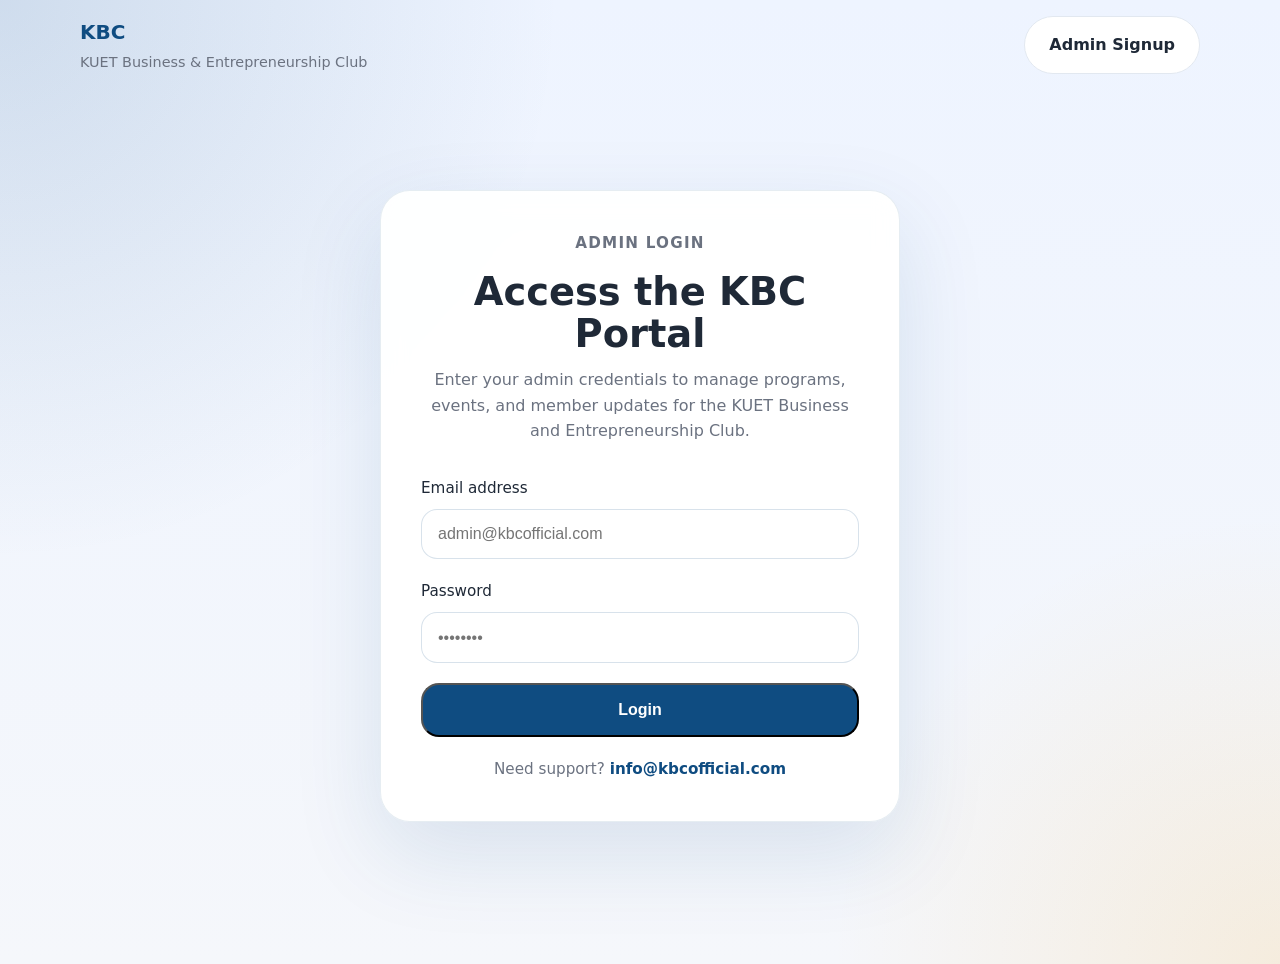
==== admin-login.html @ f837a86a "Added ADMIN LOGIN Page" ====
<!--ADMIN LOGIN PAGE-->

<!DOCTYPE html>
<html lang="en">
<head>
  <meta charset="UTF-8">
  <meta name="viewport" content="width=device-width, initial-scale=1.0">
  <title>Admin Login | KBC Official</title>
  <link rel="stylesheet" href="style.css">
</head>
<body class="login-page">
  <header class="site-header login-header">
    <div class="container header-inner">
      <div class="brand">
        <span>KBC</span>
        <p>KUET Business & Entrepreneurship Club</p>
      </div>
      <div class="header-note">
        <a href="#" class="btn-secondary">Admin Signup</a>
      </div>
    </div>
  </header>

  <main class="login-section">
    <div class="container login-shell">
      <section class="login-panel">
        <div class="login-copy">
          <p class="eyebrow">Admin Login</p>
          <h1>Access the KBC Portal</h1>
          <p>Enter your admin credentials to manage programs, events, and member updates for the KUET Business and Entrepreneurship Club.</p>
        </div>

        <form class="auth-form" action="#" method="post">
          <label>
            <span>Email address</span>
            <input type="email" name="email" placeholder="admin@kbcofficial.com" required>
          </label>
          <label>
            <span>Password</span>
            <input type="password" name="password" placeholder="••••••••" required>
          </label>
          <button type="submit" class="btn-primary">Login</button>
          <p class="auth-note">Need support? <a href="mailto:info@kbcofficial.com">info@kbcofficial.com</a></p>
        </form>
      </section>
    </div>
  </main>
</body>
</html>
---- style.css ----
:root {
  --bg: #f5f7fb;
  --surface: #ffffff;
  --text: #1f2937;
  --muted: #6b7280;
  --primary: #0f4c81;
  --primary-soft: #dde9f6;
  --accent: #f59e0b;
  --border: #e2e8f0;
}

* {
  box-sizing: border-box;
}

body {
  margin: 0;
  font-family: Inter, system-ui, -apple-system, BlinkMacSystemFont, 'Segoe UI', sans-serif;
  background: var(--bg);
  color: var(--text);
  line-height: 1.6;
}

img {
  max-width: 100%;
  display: block;
}

.container {
  width: min(1120px, calc(100% - 2rem));
  margin: 0 auto;
}

.site-header {
  background: rgba(255,255,255,0.95);
  border-bottom: 1px solid var(--border);
  position: sticky;
  top: 0;
  z-index: 10;
}

.header-inner {
  display: flex;
  align-items: center;
  justify-content: space-between;
  gap: 1rem;
  padding: 1rem 0;
}

.brand span {
  font-size: 1.25rem;
  font-weight: 700;
  color: var(--primary);
}

.brand p {
  margin: 0.15rem 0 0;
  color: var(--muted);
  font-size: 0.9rem;
}

.header-actions {
  display: flex;
  gap: 0.75rem;
  align-items: center;
}

.header-note p {
  margin: 0;
  font-size: 0.95rem;
  font-weight: 600;
  color: var(--text);
  background: rgba(255,255,255,0.85);
  border-radius: 999px;
  padding: 0.6rem 1rem;
  border: 1px solid rgba(15, 76, 129, 0.12);
}

.nav-links {
  display: flex;
  flex-wrap: wrap;
  gap: 1rem;
  align-items: center;
}

.nav-links a {
  color: var(--text);
  text-decoration: none;
  font-weight: 500;
}

.nav-links a:hover {
  color: var(--primary);
}

.nav-toggle {
  display: none;
  border: none;
  background: transparent;
  font-size: 1.5rem;
  cursor: pointer;
}

.section {
  padding: 4rem 0;
}

.section-heading {
  text-align: center;
  max-width: 720px;
  margin: 0 auto 2rem;
}

.eyebrow {
  margin: 0 0 0.75rem;
  color: var(--primary);
  font-size: 0.95rem;
  font-weight: 700;
  letter-spacing: 0.08em;
  text-transform: uppercase;
}

h1, h2, h3 {
  margin: 0;
}

h1 {
  font-size: clamp(2.2rem, 4vw, 3.6rem);
  line-height: 1.05;
}

h2 {
  font-size: clamp(1.8rem, 3vw, 2.6rem);
}

h3 {
  font-size: 1.2rem;
}

.hero {
  padding-top: 3rem;
  padding-bottom: 3rem;
}

.hero-grid {
  display: grid;
  gap: 2rem;
  align-items: center;
}

.hero-copy {
  max-width: 44rem;
  margin: 1.5rem 0;
  color: var(--muted);
}

.hero-actions {
  display: flex;
  flex-wrap: wrap;
  gap: 1rem;
}

.btn-primary,
.btn-secondary {
  display: inline-flex;
  align-items: center;
  justify-content: center;
  padding: 0.95rem 1.5rem;
  border-radius: 999px;
  font-weight: 600;
  text-decoration: none;
}

.btn-primary {
  background: var(--primary);
  color: #fff;
}

.btn-secondary {
  background: var(--surface);
  color: var(--text);
  border: 1px solid var(--border);
}

.hero-card {
  background: var(--surface);
  border: 1px solid var(--border);
  border-radius: 24px;
  padding: 2rem;
  box-shadow: 0 20px 60px rgba(15, 76, 129, 0.08);
}

.hero-card-inner ul {
  margin: 1rem 0 0;
  padding-left: 1.2rem;
  color: var(--muted);
}

.hero-card-inner li {
  margin-bottom: 0.75rem;
}

.about-grid,
.programs-grid,
.contact-grid {
  display: grid;
  gap: 1.5rem;
}

.about-grid {
  grid-template-columns: repeat(auto-fit, minmax(220px, 1fr));
}

.feature-card,
.program-card,
.contact-card,
.stat-card {
  background: var(--surface);
  border: 1px solid var(--border);
  border-radius: 18px;
  padding: 1.75rem;
}

.programs-grid {
  grid-template-columns: repeat(auto-fit, minmax(220px, 1fr));
}

.program-card p,
.feature-card p,
.contact-card p {
  color: var(--muted);
  margin-top: 0.75rem;
}

.vision-inner {
  display: grid;
  gap: 2rem;
  align-items: center;
  grid-template-columns: minmax(0, 1.2fr) minmax(0, 0.8fr);
}

.vision-stats {
  display: grid;
  gap: 1rem;
}

.stat-card {
  text-align: center;
}

.stat-card strong {
  display: block;
  font-size: 2rem;
  color: var(--primary);
}

.contact-grid {
  grid-template-columns: repeat(auto-fit, minmax(200px, 1fr));
}

.site-footer {
  background: var(--surface);
  border-top: 1px solid var(--border);
}

.footer-inner {
  display: flex;
  flex-wrap: wrap;
  gap: 1rem;
  justify-content: space-between;
  align-items: center;
  padding: 1.25rem 0;
}

.footer-inner p,
.footer-inner a {
  color: var(--muted);
  text-decoration: none;
}

body.login-page {
  min-height: 100vh;
  background: radial-gradient(circle at top left, rgba(15, 76, 129, 0.14), transparent 35%),
              radial-gradient(circle at bottom right, rgba(245, 158, 11, 0.12), transparent 28%),
              linear-gradient(180deg, #eef4ff 0%, #f5f7fb 100%);
}

.login-header {
  background: transparent;
  border-bottom: none;
  position: absolute;
  width: 100%;
  left: 0;
  top: 0;
}

.login-section {
  padding: 7rem 0 4rem;
}

.login-shell {
  min-height: calc(100vh - 7rem);
  display: grid;
  place-items: center;
}

.login-panel {
  width: min(520px, 100%);
  background: rgba(255, 255, 255, 0.94);
  border: 1px solid rgba(15, 76, 129, 0.1);
  border-radius: 30px;
  box-shadow: 0 32px 90px rgba(15, 76, 129, 0.12);
  padding: 2.5rem;
  backdrop-filter: blur(12px);
}

.login-copy {
  text-align: center;
  margin-bottom: 2rem;
}

.auth-form {
  display: grid;
  gap: 1.25rem;
}

.auth-form label {
  display: grid;
  gap: 0.6rem;
  font-size: 0.95rem;
  color: var(--text);
}

.auth-form input {
  width: 100%;
  border: 1px solid rgba(15, 76, 129, 0.18);
  border-radius: 16px;
  padding: 1rem 1.1rem;
  font-size: 1rem;
  background: #fff;
  transition: border-color 0.2s ease, box-shadow 0.2s ease;
}

.auth-form input:focus {
  outline: none;
  border-color: rgba(15, 76, 129, 0.35);
  box-shadow: 0 0 0 4px rgba(15, 76, 129, 0.08);
}

.auth-note {
  margin: 0;
  text-align: center;
  color: var(--muted);
  font-size: 0.95rem;
}

.auth-note a {
  color: var(--primary);
  text-decoration: none;
}

@media (max-width: 720px) {
  .login-panel {
    padding: 2rem 1.5rem;
  }

  .login-copy h1 {
    font-size: 2rem;
  }
}

.login-copy h1 {
  font-size: 2.4rem;
  line-height: 1.08;
  margin: 1rem 0 0.8rem;
}

.login-copy p {
  color: var(--muted);
  margin: 0;
  max-width: 38rem;
  margin-inline: auto;
}

.auth-form {
  display: grid;
  gap: 1.25rem;
}

.auth-form label {
  display: grid;
  gap: 0.55rem;
  font-size: 0.95rem;
  color: var(--text);
}

.auth-form input {
  width: 100%;
  border: 1px solid rgba(15, 76, 129, 0.16);
  border-radius: 16px;
  padding: 0.95rem 1rem;
  font-size: 1rem;
  transition: border-color 0.2s ease, box-shadow 0.2s ease;
  background: #fff;
  color: var(--text);
}

.auth-form input:focus {
  outline: none;
  border-color: rgba(15, 76, 129, 0.4);
  box-shadow: 0 0 0 4px rgba(15, 76, 129, 0.08);
}

.btn-primary {
  width: 100%;
  padding: 1rem 1.2rem;
  font-size: 1rem;
  border-radius: 18px;
}

.auth-note {
  margin: 0;
  text-align: center;
  color: var(--muted);
  font-size: 0.95rem;
}

.auth-note a {
  color: var(--primary);
  font-weight: 600;
}

@media (max-width: 720px) {
  .login-panel {
    padding: 2rem 1.5rem;
  }

  .login-copy h1 {
    font-size: 2rem;
  }
}


.section-about,
.section-programs,
.section-vision,
.section-contact {
  background: #fff;
}

@media (max-width: 900px) {
  .vision-inner,
  .hero-grid {
    grid-template-columns: 1fr;
  }
}

@media (max-width: 720px) {
  .header-inner {
    flex-direction: column;
    align-items: stretch;
  }

  .nav-links {
    display: none;
    flex-direction: column;
    gap: 0.75rem;
    width: 100%;
    padding: 1rem 0;
  }

  .nav-links.nav-open {
    display: flex;
  }

  .nav-toggle {
    display: block;
  }

  .hero-actions {
    flex-direction: column;
    align-items: stretch;
  }
}
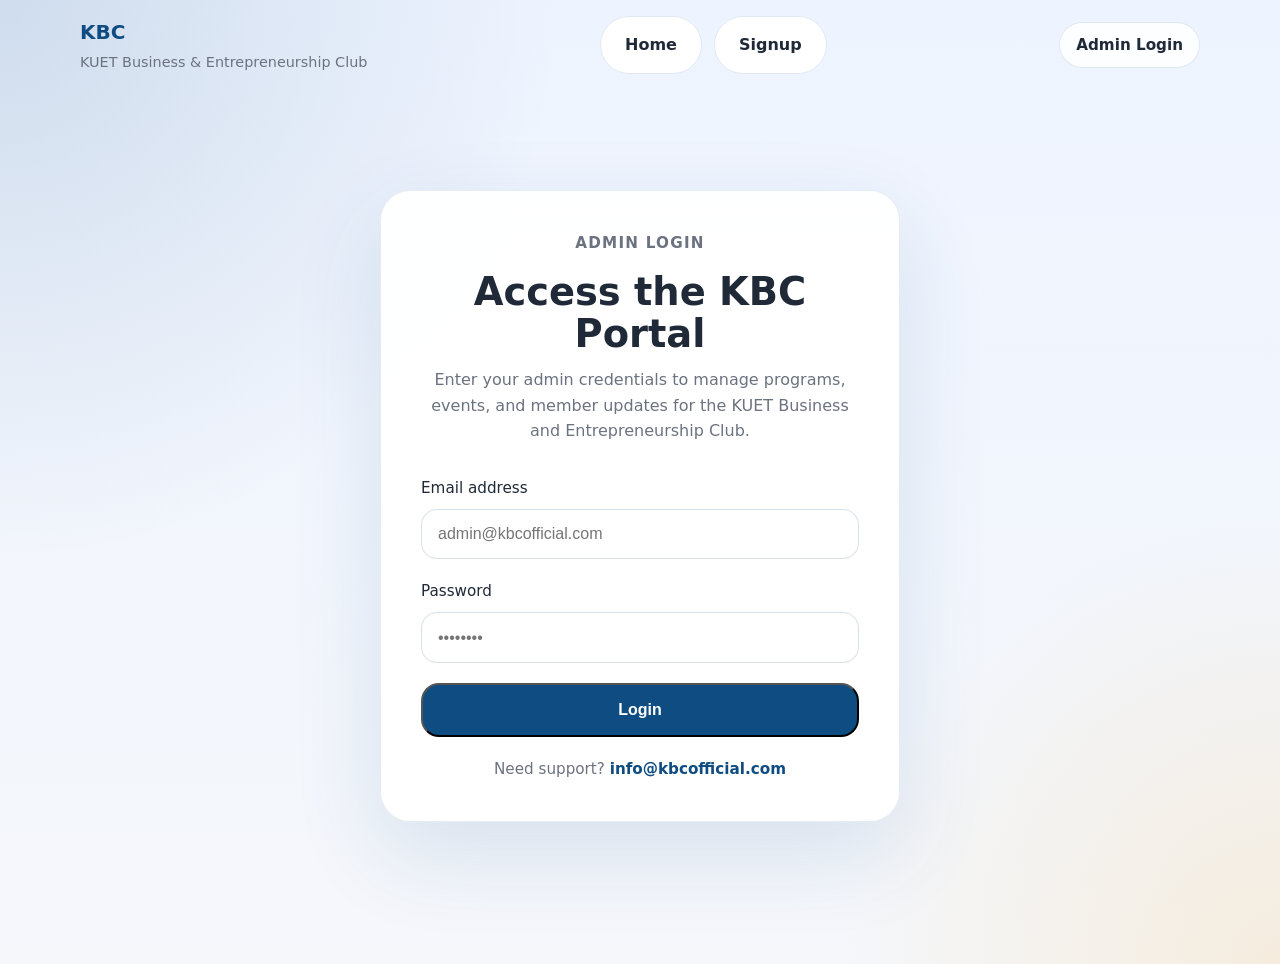
==== commit 483b38c0: "Home page added" ====
--- a/admin-login.html
+++ b/admin-login.html
@@ -17,8 +17,12 @@
         <span>KBC</span>
         <p>KUET Business & Entrepreneurship Club</p>
       </div>
+      <div class="header-actions">
+        <a href="index.html" class="btn-secondary">Home</a>
+        <a href="admin-signup.html" class="btn-secondary">Signup</a>
+      </div>
       <div class="header-note">
-        <a href="#" class="btn-secondary">Admin Signup</a>
+        <p>Admin Login</p>
       </div>
     </div>
   </header>
--- a/style.css
+++ b/style.css
@@ -144,8 +144,12 @@
 
 .hero-grid {
   display: grid;
+  grid-template-columns: 1fr;
   gap: 2rem;
-  align-items: center;
+  align-items: start;
+}
+.hero-card {
+  width: 100%;
 }
 
 .hero-copy {
@@ -156,8 +160,13 @@
 
 .hero-actions {
   display: flex;
-  flex-wrap: wrap;
+  flex-direction: column;
   gap: 1rem;
+  align-items: flex-start;
+  margin-top: 1.5rem;
+}
+.hero-actions a {
+  width: fit-content;
 }
 
 .btn-primary,
@@ -192,12 +201,20 @@
 
 .hero-card-inner ul {
   margin: 1rem 0 0;
-  padding-left: 1.2rem;
-  color: var(--muted);
+  display: flex;
+  flex-wrap: wrap;
+  gap: 0.85rem;
+  padding: 0;
+  list-style: none;
 }
 
 .hero-card-inner li {
-  margin-bottom: 0.75rem;
+  margin: 0;
+  padding: 0.85rem 1rem;
+  background: rgba(15, 76, 129, 0.05);
+  border-radius: 999px;
+  color: var(--muted);
+  font-size: 0.95rem;
 }
 
 .about-grid,
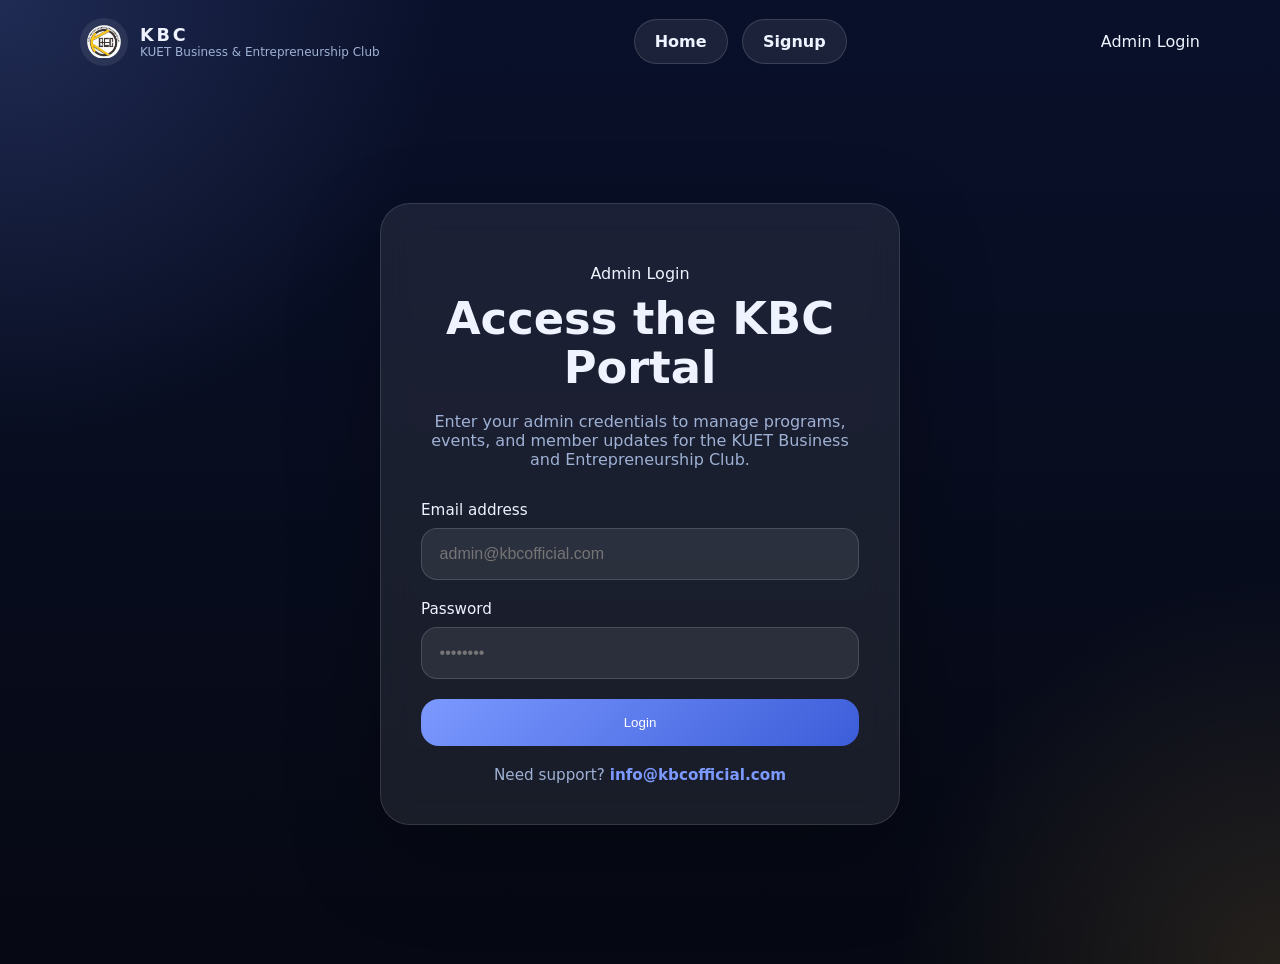
==== commit e31a5fc9: "Added ADMIN LOGIN Page" ====
--- a/admin-login.html
+++ b/admin-login.html
@@ -8,14 +8,17 @@
   <meta charset="UTF-8">
   <meta name="viewport" content="width=device-width, initial-scale=1.0">
   <title>Admin Login | KBC Official</title>
-  <link rel="stylesheet" href="style.css">
+  <link rel="stylesheet" href="admin-login.css">
 </head>
 <body class="login-page">
   <header class="site-header login-header">
     <div class="container header-inner">
       <div class="brand">
-        <span>KBC</span>
-        <p>KUET Business & Entrepreneurship Club</p>
+        <img src="logo.png" alt="KBC Logo">
+        <div class="brand-text">
+          <span>KBC</span>
+          <p>KUET Business & Entrepreneurship Club</p>
+        </div>
       </div>
       <div class="header-actions">
         <a href="index.html" class="btn-secondary">Home</a>
--- a/admin-login.css
+++ b/admin-login.css
@@ -0,0 +1,206 @@
+:root {
+  --bg: #060913;
+  --panel: rgba(255, 255, 255, 0.08);
+  --text: #eef3ff;
+  --muted: #9fb1d4;
+  --primary: #7c99ff;
+  --border: rgba(255, 255, 255, 0.12);
+}
+
+* {
+  box-sizing: border-box;
+}
+
+body {
+  margin: 0;
+  min-height: 100vh;
+  font-family: Inter, system-ui, -apple-system, BlinkMacSystemFont, 'Segoe UI', sans-serif;
+  background: radial-gradient(circle at top left, rgba(124, 153, 255, 0.2), transparent 28%),
+    radial-gradient(circle at bottom right, rgba(255, 200, 91, 0.12), transparent 24%),
+    linear-gradient(180deg, #09102a 0%, #060913 100%);
+  color: var(--text);
+}
+
+img {
+  max-width: 100%;
+  display: block;
+}
+
+.container {
+  width: min(1120px, calc(100% - 2rem));
+  margin: 0 auto;
+}
+
+.site-header {
+  position: absolute;
+  inset: 0 0 auto 0;
+  z-index: 10;
+  background: transparent;
+  border: none;
+}
+
+.header-inner {
+  display: flex;
+  align-items: center;
+  justify-content: space-between;
+  gap: 1rem;
+  padding: 1rem 0;
+}
+
+.brand {
+  display: flex;
+  align-items: center;
+  gap: 0.75rem;
+}
+
+.brand img {
+  width: 48px;
+  height: 48px;
+  border-radius: 50%;
+  background: rgba(255, 255, 255, 0.08);
+  padding: 0.45rem;
+}
+
+.brand span {
+  color: var(--text);
+  font-size: 1.1rem;
+  font-weight: 800;
+  letter-spacing: 0.16em;
+  text-transform: uppercase;
+}
+
+.brand p {
+  margin: 0;
+  color: var(--muted);
+  font-size: 0.75rem;
+}
+
+.header-actions {
+  display: flex;
+  gap: 0.9rem;
+  flex-wrap: wrap;
+}
+
+.btn-secondary {
+  display: inline-flex;
+  align-items: center;
+  justify-content: center;
+  padding: 0.75rem 1.25rem;
+  border-radius: 999px;
+  color: var(--text);
+  background: rgba(255, 255, 255, 0.08);
+  border: 1px solid rgba(255, 255, 255, 0.14);
+  text-decoration: none;
+  font-weight: 700;
+}
+
+.login-section {
+  padding: 8rem 0 4rem;
+}
+
+.login-shell {
+  min-height: calc(100vh - 8rem);
+  display: grid;
+  place-items: center;
+}
+
+.login-panel {
+  width: min(520px, 100%);
+  background: var(--panel);
+  border: 1px solid var(--border);
+  border-radius: 30px;
+  padding: 2.5rem;
+  box-shadow: 0 32px 90px rgba(0, 0, 0, 0.28);
+  backdrop-filter: blur(16px);
+}
+
+.login-copy {
+  text-align: center;
+  margin-bottom: 2rem;
+}
+
+.login-copy .eyebrow {
+  margin-bottom: 0.75rem;
+  color: var(--accent);
+}
+
+.login-copy h1 {
+  font-size: clamp(2.1rem, 5vw, 2.8rem);
+  line-height: 1.08;
+  margin: 0;
+}
+
+.login-copy p {
+  color: var(--muted);
+  margin: 1.25rem auto 0;
+}
+
+.auth-form {
+  display: grid;
+  gap: 1.25rem;
+}
+
+.auth-form label {
+  display: grid;
+  gap: 0.55rem;
+  font-size: 0.95rem;
+  color: var(--text);
+}
+
+.auth-form input {
+  width: 100%;
+  border: 1px solid rgba(255, 255, 255, 0.15);
+  border-radius: 16px;
+  padding: 1rem 1.1rem;
+  font-size: 1rem;
+  background: rgba(255, 255, 255, 0.08);
+  color: var(--text);
+}
+
+.auth-form input:focus {
+  outline: none;
+  border-color: rgba(124, 153, 255, 0.45);
+  box-shadow: 0 0 0 4px rgba(124, 153, 255, 0.12);
+}
+
+button.btn-primary {
+  width: 100%;
+  padding: 1rem 1.2rem;
+  border: none;
+  border-radius: 18px;
+  background: linear-gradient(135deg, var(--primary), #3c5dd9);
+  color: #fff;
+  cursor: pointer;
+}
+
+button.btn-primary:hover {
+  transform: translateY(-1px);
+}
+
+.auth-note {
+  margin: 0;
+  text-align: center;
+  color: var(--muted);
+  font-size: 0.95rem;
+}
+
+.auth-note a {
+  color: var(--primary);
+  text-decoration: none;
+  font-weight: 700;
+}
+
+@media (max-width: 720px) {
+  .header-inner {
+    flex-direction: column;
+    align-items: stretch;
+  }
+
+  .header-actions {
+    justify-content: center;
+  }
+
+  .login-panel {
+    padding: 2rem;
+  }
+}
